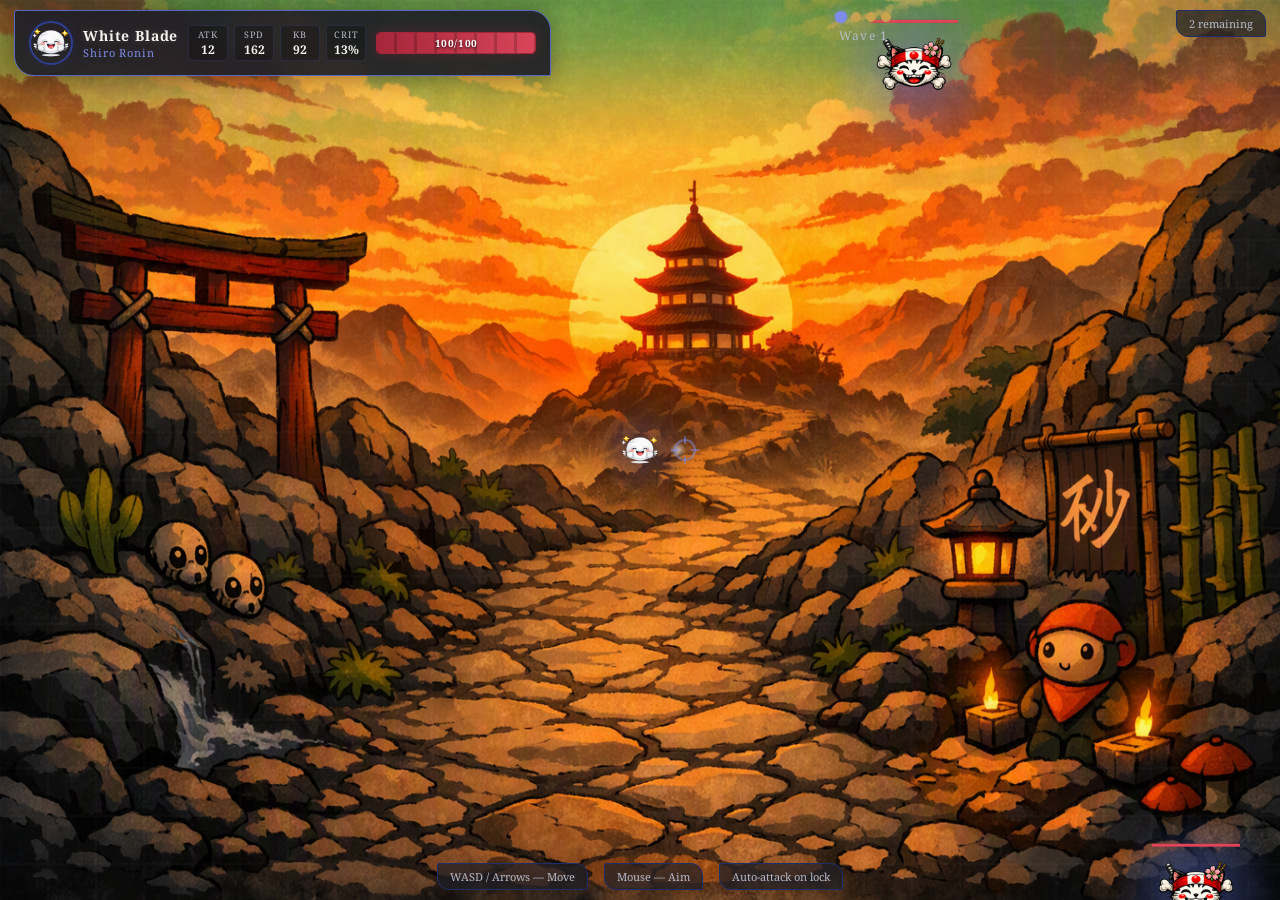
==== game.html @ dd7701f5 "Separate main menu and gameplay into 2 separat HTML pages :)" ====
<!DOCTYPE html>
<html lang="en">
<head>
<meta charset="UTF-8">
<meta name="viewport" content="width=device-width, initial-scale=1.0">
<title>M.A.U (合気) — Game</title>
<link rel="icon" type="image/png" href="assets/web_icon.png">
<link rel="stylesheet" href="css/style.css">
</head>
<body>

<!-- ═══ Game HUD ═══ -->
<div id="hud" class="hidden">
  <div class="player-card">
    <img class="player-avatar" id="playerAvatar" src="" alt="">
    <div class="player-meta">
      <div class="player-name" id="playerName">—</div>
      <div class="player-title" id="playerTitle">—</div>
    </div>
    <div class="stat-grid">
      <div class="stat-item"><span class="stat-label">ATK</span><span class="stat-val" id="statAtk">—</span></div>
      <div class="stat-item"><span class="stat-label">SPD</span><span class="stat-val" id="statSpd">—</span></div>
      <div class="stat-item"><span class="stat-label">KB</span><span class="stat-val" id="statKb">—</span></div>
      <div class="stat-item"><span class="stat-label">CRIT</span><span class="stat-val" id="statCrit">—</span></div>
    </div>
    <div class="hp-section">
      <div class="hp-bar-large">
         <div class="hp-fill-large" id="hpFillLarge"></div>
        <div class="hp-text"><span id="hpText">100</span> / <span id="hpMaxText">100</span></div>
      </div>
    </div>
  </div>

  <div class="wave-status">
    <div class="wave-tracker" id="waveTracker"></div>
    <div class="wave-label" id="waveLabel">Wave 1</div>
  </div>

  <div class="hud-resources">
    <div class="enemy-pill" id="hudEnemies">0 remaining</div>
  </div>
</div>
<div id="controls" class="hidden">
  <div class="ctrl-pill">WASD / Arrows — Move</div>
  <div class="ctrl-pill">Mouse — Aim</div>
  <div class="ctrl-pill">Auto-attack on lock</div>
</div>

<!-- ═══ Game Over ═══ -->
<div id="gameover">
  <div class="panel">
    <h2>討死 — Fallen</h2>
    <div class="stat">Waves Survived: <span id="goWave">0</span></div>
    <div class="stat">Enemies Defeated: <span id="goKills">0</span></div>
    <div class="btns">
      <button class="retry" onclick="restartGame()">Retry</button>
      <button class="back" onclick="backToMenu()">Return to Dojo</button>
    </div>
  </div>
</div>

<!-- ═══ Pause Menu ═══ -->
<div id="pauseMenu" class="hidden">
  <div class="panel">
    <h2>Pause</h2>
    <div class="pause-actions">
      <button id="resumeBtn" class="pause-primary">Resume</button>
      <button id="quitBtn" class="pause-secondary">Quit</button>
    </div>
    <div class="volume-panel">
      <label for="volumeSlider">Volume</label>
      <input type="range" id="volumeSlider" min="0" max="100" value="40">
      <button id="muteToggleBtn" class="pause-toggle">Mute</button>
    </div>
  </div>
</div>

<!-- ═══ Game Canvas ═══ -->
<canvas id="gameCanvas" class="game-canvas"></canvas>

<script src="js/game.js"></script>
</body>
</html>
---- css/style.css ----
@import url('https://fonts.googleapis.com/css2?family=Noto+Serif:ital,wght@0,400;0,700;1,400&display=swap');

:root{
  --black:#0A0A0C;--black-soft:#16161B;--black-elevated:#1F1F26;
  --washi:#F4F2EC;--washi-dim:#D9D6CC;
  --indigo-deep:#101B3D;--indigo:#1E2E6B;--indigo-mid:#2E3F91;
  --indigo-light:#5468C4;--indigo-glow:#7C8CE8;
  --danger:#A62639;--gold:#C9A34E;
  --text-primary:#FFFFFF;--text-secondary:#B7BAC9;
}

*{margin:0;padding:0;box-sizing:border-box}

html,body{height:100%;overflow:hidden;font-family:'Noto Serif',serif;background:var(--black);color:var(--text-primary)}

canvas{display:block;position:absolute;top:0;left:0;width:100%;height:100%;z-index:0}

/* ── Menu ── */
#menu{position:absolute;inset:0;z-index:10;display:flex;flex-direction:column;align-items:center;justify-content:center;transition:opacity .4s;padding:20px}
#menu.hidden{opacity:0;pointer-events:none}
.seal{width:150px;height:150px;border:3px solid var(--indigo);border-radius:50%;display:flex;align-items:center;justify-content:center;margin-bottom:16px;animation:sealSpin 30s linear infinite;position:relative}
.seal::after{content:'';position:absolute;width:120px;height:120px;border:2px solid var(--indigo-mid);border-radius:50%;animation:sealSpin 20s linear infinite reverse}
.seal span{font-size:36px;color:var(--indigo-glow)}
@keyframes sealSpin{to{transform:rotate(360deg)}}
.title{font-size:clamp(28px,5vw,42px);letter-spacing:.14em;color:var(--washi);text-shadow:0 0 18px var(--indigo-glow);margin-bottom:4px}
.subtitle{font-size:clamp(12px,2vw,16px);letter-spacing:.18em;color:var(--indigo-glow);text-transform:uppercase;margin-bottom:16px}
.level-pill{background:var(--black-elevated);border:1px solid var(--indigo-light);border-radius:20px;padding:6px 18px;font-size:13px;color:var(--washi);margin-bottom:20px}
.menu-btns{display:flex;flex-direction:column;gap:8px;width:min(320px,85vw);background:var(--black-elevated);border:1px solid var(--indigo-light);border-radius:8px;padding:14px;box-shadow:0 0 20px rgba(30,46,107,.25)}
.menu-btns button{
  width:100%;padding:10px 16px;font-family:inherit;font-size:13px;font-weight:700;letter-spacing:.12em;
  border:none;cursor:pointer;transition:transform .12s,box-shadow .12s;position:relative;overflow:hidden;
  color:var(--washi);border-radius:2px 14px 2px 14px;
}
.menu-btns button:active{transform:scale(.94)}
.btn-primary{background:linear-gradient(135deg,var(--indigo-mid),var(--indigo-deep));border:2px solid var(--gold)!important;box-shadow:0 0 12px rgba(201,163,78,.25)}
.btn-outline{background:rgba(16,27,61,.7);border:1px solid var(--indigo-light)!important}
.btn-outline:hover{background:rgba(30,46,107,.7)}

/* ── Modals ── */
.modal-overlay{position:fixed;inset:0;z-index:50;display:flex;align-items:center;justify-content:center;background:rgba(10,10,12,.85);opacity:0;pointer-events:none;transition:opacity .3s}
.modal-overlay.active{opacity:1;pointer-events:all}
.modal{position:relative;background:var(--black-soft);border:1px solid var(--indigo);border-radius:4px 20px 4px 20px;padding:28px;max-width:min(680px,92vw);max-height:85vh;overflow-y:auto;width:100%;transform:scale(.7);transition:transform .35s cubic-bezier(.34,1.56,.64,1)}
.modal-overlay.active .modal{transform:scale(1)}
.modal h2{text-align:center;font-size:20px;letter-spacing:.15em;color:var(--washi);margin-bottom:18px;text-shadow:0 0 10px var(--indigo-glow)}
.modal-close{position:absolute;top:14px;right:18px;background:none;border:none;color:var(--text-secondary);font-size:22px;cursor:pointer}

/* ── About ── */
.lore-block{background:var(--black);border:1px solid var(--indigo);border-radius:8px;padding:16px;margin-bottom:12px}
.lore-block h3{font-size:14px;color:var(--gold);letter-spacing:.1em;margin-bottom:8px}
.lore-block p{font-size:13px;color:var(--text-secondary);line-height:1.7}
.about-content{font-size:13px;color:var(--text-secondary);line-height:1.8}
.about-content p{margin-bottom:10px}

/* ── How to Play ── */
.gallery-grid{display:grid;grid-template-columns:repeat(auto-fill,minmax(220px,1fr));gap:14px}
.gallery-item{background:var(--black);border:2px solid var(--indigo);border-radius:12px;overflow:hidden;transition:border-color .2s,transform .15s}
.gallery-item:hover{transform:scale(1.03);border-color:var(--indigo-light)}
.screenshot{width:100%;aspect-ratio:16/9;position:relative;overflow:hidden;border-bottom:1px solid var(--indigo)}
.screenshot .shot-label{position:absolute;bottom:8px;left:8px;background:rgba(10,10,12,.75);padding:3px 10px;border-radius:4px;font-size:10px;letter-spacing:.1em;color:var(--indigo-glow)}
.gallery-item .caption{padding:10px;font-size:12px;color:var(--text-secondary);text-align:center;line-height:1.5}

.screenshot.screenshot-main{background:linear-gradient(135deg,#16161B,#1F1F26);display:flex;align-items:center;justify-content:center}
.screenshot.screenshot-avatars{background:linear-gradient(135deg,#16161B,#0A0A0C);display:flex;align-items:center;justify-content:center;gap:8px}
.screenshot.screenshot-battle{background:#0A0A0C;display:flex;align-items:center;justify-content:center;position:relative}
.screenshot.screenshot-combat{background:linear-gradient(135deg,#1A1A2E,#0A0A1A);display:flex;align-items:center;justify-content:center;position:relative}

.principles-block{margin-top:18px;background:var(--black);border:1px solid var(--indigo);border-radius:8px;padding:14px}
.principles-block .principles-title{font-size:13px;color:var(--gold);letter-spacing:.1em;margin-bottom:8px}
.principles-block .principles-body{font-size:12px;color:var(--text-secondary);line-height:1.8}

.screenshot.screenshot-main{background:linear-gradient(135deg,#16161B,#1F1F26);display:flex;align-items:center;justify-content:center}
.screenshot.screenshot-avatars{background:linear-gradient(135deg,#16161B,#0A0A0C);display:flex;align-items:center;justify-content:center;gap:8px}
.screenshot.screenshot-battle{background:#0A0A0C;display:flex;align-items:center;justify-content:center;position:relative}
.screenshot.screenshot-combat{background:linear-gradient(135deg,#1A1A2E,#0A0A1A);display:flex;align-items:center;justify-content:center;position:relative}

.shot-deco-circle{width:60px;height:60px;border:2px solid #5468C4;border-radius:50%;display:flex;align-items:center;justify-content:center;color:#5468C4;font-size:20px;font-weight:700}
.avatar-circle{border:2px solid var(--indigo);border-radius:50%}
.avatar-circle.avatar-circle-white{border-color:#F4F2EC}
.avatar-circle.avatar-circle-indigo{border-color:#5468C4}
.avatar-circle.avatar-circle-gold{border-color:#C9A34E}
.shot-dot{border-radius:50%;position:absolute}
.shot-cross{position:absolute;top:50%;left:50%;transform:translate(-50%,-50%) rotate(45deg)}
.shot-label-text{font-size:9px;color:#7C8CE8;position:absolute;bottom:6px;left:50%;transform:translateX(-50%);letter-spacing:.1em}

.principles-text{color:var(--washi)}

.game-canvas{display:none}

/* ── How to Play Decorative Elements ── */
.avatar-circle-sm{width:36px;height:36px;border:2px solid var(--indigo);border-radius:50%}
.shot-dot{position:absolute;border-radius:50%}
.shot-dot-sm{width:8px;height:8px}
.shot-dot-player{width:16px;height:16px;background:#F4F2EC;top:50%;left:50%;transform:translate(-50%,-50%);box-shadow:0 0 12px #7C8CE8}
.shot-dot-enemy{width:10px;height:10px}
.shot-dot-blue{background:#5468C4;top:35%;left:30%}
.shot-dot-gold{background:#C9A34E;top:60%;left:70%}
.shot-dot-red{background:#A62639}
.shot-cross{width:14px;height:14px;border:2px solid #C9A34E;border-radius:50%}

/* ── Map Grid ── */
.map-grid{display:grid;grid-template-columns:repeat(auto-fill,minmax(160px,1fr));gap:14px}
.map-card{background:var(--black);border:2px solid transparent;border-radius:12px;overflow:hidden;cursor:pointer;transition:border-color .2s,transform .15s}
.map-card:hover{transform:scale(1.04);border-color:var(--indigo-light)}
.map-card.selected{border-color:var(--indigo-light);box-shadow:0 0 16px rgba(84,104,196,.3)}
.map-card img{width:100%;height:100px;object-fit:cover;display:block}
.map-card .info{padding:10px}
.map-card .info h3{font-size:13px;color:var(--washi);margin-bottom:2px}
.map-card .info p{font-size:11px;color:var(--text-secondary)}

/* ── Avatar Grid ── */
.avatar-grid{display:grid;grid-template-columns:repeat(auto-fill,minmax(140px,1fr));gap:14px}
.avatar-card{background:var(--black);border:2px solid var(--indigo);border-radius:12px;padding:14px;text-align:center;cursor:pointer;transition:border-color .2s,transform .15s}
.avatar-card:hover{transform:scale(1.04)}
.avatar-card.selected{border-color:var(--gold);box-shadow:0 0 16px rgba(201,163,78,.3)}
.avatar-card img{width:72px;height:72px;border-radius:50%;object-fit:cover;margin:0 auto 8px;border:2px solid var(--indigo-mid)}
.avatar-card h3{font-size:13px;color:var(--washi)}
.avatar-card p{font-size:11px;color:var(--text-secondary);margin-top:2px}
.avatar-card .status{font-size:11px;color:var(--gold);margin-top:6px}

/* ── Game HUD ── */
#hud{position:absolute;top:0;left:0;right:0;z-index:20;display:flex;align-items:flex-start;justify-content:space-between;padding:10px 14px;pointer-events:none;gap:10px;flex-wrap:wrap}
#hud.hidden,#controls.hidden{display:none}

.player-card{display:flex;align-items:center;gap:10px;background:rgba(31,31,38,.92);border:1px solid var(--indigo-light);border-radius:2px 20px 2px 20px;padding:10px 14px;pointer-events:auto;backdrop-filter:blur(8px);box-shadow:0 4px 24px rgba(0,0,0,.35)}
.player-avatar{width:44px;height:44px;border-radius:50%;border:2px solid var(--indigo-mid);object-fit:cover;box-shadow:0 0 10px rgba(30,46,107,.4)}
.player-meta{display:flex;flex-direction:column;min-width:0}
.player-name{font-size:14px;font-weight:700;color:var(--washi);letter-spacing:.06em;white-space:nowrap;text-shadow:0 0 8px rgba(244,242,236,.15)}
.player-title{font-size:11px;color:var(--indigo-glow);letter-spacing:.08em;white-space:nowrap}
.stat-grid{display:flex;gap:6px;flex-wrap:wrap}
.stat-item{display:flex;flex-direction:column;align-items:center;min-width:40px;background:rgba(0,0,0,.25);border:1px solid rgba(84,104,196,.2);border-radius:4px;padding:2px 6px}
.stat-label{font-size:9px;color:var(--text-secondary);letter-spacing:.1em;text-transform:uppercase}
.stat-val{font-size:12px;font-weight:700;color:var(--washi)}

.hp-section{display:flex;flex-direction:column;gap:2px;min-width:160px}
.hp-bar-large{position:relative;width:100%;height:22px;background:rgba(0,0,0,.6);border:1px solid var(--danger);border-radius:4px;overflow:hidden;box-shadow:0 0 14px rgba(166,38,57,.3),inset 0 1px 0 rgba(255,255,255,.06)}
.hp-fill-large{height:100%;width:100%;background:linear-gradient(90deg,var(--danger),#D9455A);transition:width .15s;border-radius:3px;position:relative}
.hp-fill-large::after{content:'';position:absolute;inset:0;background:repeating-linear-gradient(90deg,transparent,transparent 17px,rgba(0,0,0,.18) 17px,rgba(0,0,0,.18) 20px);pointer-events:none}
.hp-text{position:absolute;inset:0;display:flex;align-items:center;justify-content:center;font-size:10px;font-weight:700;color:#fff;text-shadow:0 1px 3px rgba(0,0,0,.9);letter-spacing:.06em;pointer-events:none}

.wave-status{display:flex;flex-direction:column;align-items:center;gap:5px;pointer-events:auto;margin-top:2px}
.wave-tracker{display:flex;gap:5px;align-items:center}
.wave-dot{width:10px;height:10px;border-radius:50%;background:var(--black-elevated);border:1px solid var(--indigo-light);transition:all .3s}
.wave-dot.active{background:var(--gold);border-color:var(--gold);box-shadow:0 0 8px rgba(201,163,78,.5)}
.wave-dot.current{background:var(--indigo-glow);border-color:var(--indigo-glow);box-shadow:0 0 10px rgba(124,140,232,.6);transform:scale(1.25)}
.wave-dot.dead{opacity:.25;border-color:rgba(84,104,196,.2)}
.wave-label{font-size:12px;color:var(--text-secondary);letter-spacing:.1em}

.hud-resources{display:flex;flex-direction:column;gap:6px;pointer-events:auto}
.enemy-pill{background:rgba(31,31,38,.7);border:1px solid var(--indigo);border-radius:2px 12px 2px 12px;padding:5px 12px;font-size:11px;color:var(--text-secondary);text-align:right}

/* ── Controls hint ── */
#controls{position:absolute;bottom:10px;left:0;right:0;z-index:20;display:flex;justify-content:center;gap:16px;pointer-events:none}
#controls.hidden{display:none}
.ctrl-pill{background:rgba(31,31,38,.7);border:1px solid var(--indigo);border-radius:2px 12px 2px 12px;padding:5px 12px;font-size:11px;color:var(--text-secondary)}

/* ── Pause Menu ── */
#pauseMenu{position:absolute;inset:0;z-index:35;display:flex;align-items:center;justify-content:center;background:rgba(10,10,12,.86);opacity:1;pointer-events:all;transition:opacity .25s}
#pauseMenu.hidden{display:none}
#pauseMenu .panel{background:var(--black-soft);border:1px solid var(--indigo-light);border-radius:4px 20px 4px 20px;padding:28px 32px;text-align:center;max-width:360px;width:90%;box-shadow:0 10px 36px rgba(0,0,0,.35)}
#pauseMenu h2{font-size:24px;color:var(--washi);letter-spacing:.15em;margin-bottom:16px}
.pause-actions{display:flex;gap:10px;justify-content:center;margin-bottom:16px}
.pause-actions button,.volume-panel button{padding:10px 18px;font-family:inherit;font-size:13px;font-weight:700;letter-spacing:.08em;border:none;border-radius:2px 14px 2px 14px;cursor:pointer;color:var(--washi);transition:transform .12s}
.pause-actions button:active,.volume-panel button:active{transform:scale(.94)}
.pause-primary{background:linear-gradient(135deg,var(--indigo-mid),var(--indigo-deep));border:2px solid var(--gold)!important}
.pause-secondary,.pause-toggle{background:var(--black);border:1px solid var(--indigo-light)!important}
.volume-panel{display:flex;flex-direction:column;gap:8px;align-items:center;background:rgba(0,0,0,.2);border:1px solid var(--indigo);border-radius:10px;padding:12px}
.volume-panel label{font-size:12px;color:var(--text-secondary);letter-spacing:.1em;text-transform:uppercase}
.volume-panel input[type="range"]{width:100%;accent-color:var(--gold)}

/* ── Game Over ── */
#gameover{position:absolute;inset:0;z-index:30;display:flex;align-items:center;justify-content:center;background:rgba(10,10,12,.9);opacity:0;pointer-events:none;transition:opacity .4s}
#gameover.active{opacity:1;pointer-events:all}
#gameover .panel{background:var(--black-soft);border:1px solid var(--danger);border-radius:4px 20px 4px 20px;padding:32px;text-align:center;max-width:360px;width:90%;transform:scale(.7);transition:transform .35s cubic-bezier(.34,1.56,.64,1)}
#gameover.active .panel{transform:scale(1)}
#gameover h2{font-size:28px;color:var(--danger);letter-spacing:.15em;margin-bottom:16px}
#gameover .stat{font-size:14px;color:var(--washi);margin:6px 0}
#gameover .stat span{color:var(--gold)}
#gameover .btns{display:flex;gap:10px;margin-top:20px;justify-content:center}
#gameover .btns button{padding:10px 24px;font-family:inherit;font-size:13px;font-weight:700;letter-spacing:.08em;border:none;border-radius:2px 14px 2px 14px;cursor:pointer;color:var(--washi);transition:transform .12s}
#gameover .btns button:active{transform:scale(.94)}
#gameover .retry{background:linear-gradient(135deg,var(--indigo-mid),var(--indigo-deep));border:2px solid var(--gold)!important}
#gameover .back{background:var(--black);border:1px solid var(--indigo-light)!important}

/* ── Scrollbar ── */
::-webkit-scrollbar{width:6px}
::-webkit-scrollbar-track{background:var(--black)}
::-webkit-scrollbar-thumb{background:var(--indigo);border-radius:3px}

@media (max-height:640px){
  .seal{width:120px;height:120px}
  .seal::after{width:96px;height:96px}
  .seal span{font-size:28px}
  .menu-btns{padding:10px;gap:6px}
  .menu-btns button{padding:8px 12px;font-size:12px}
}
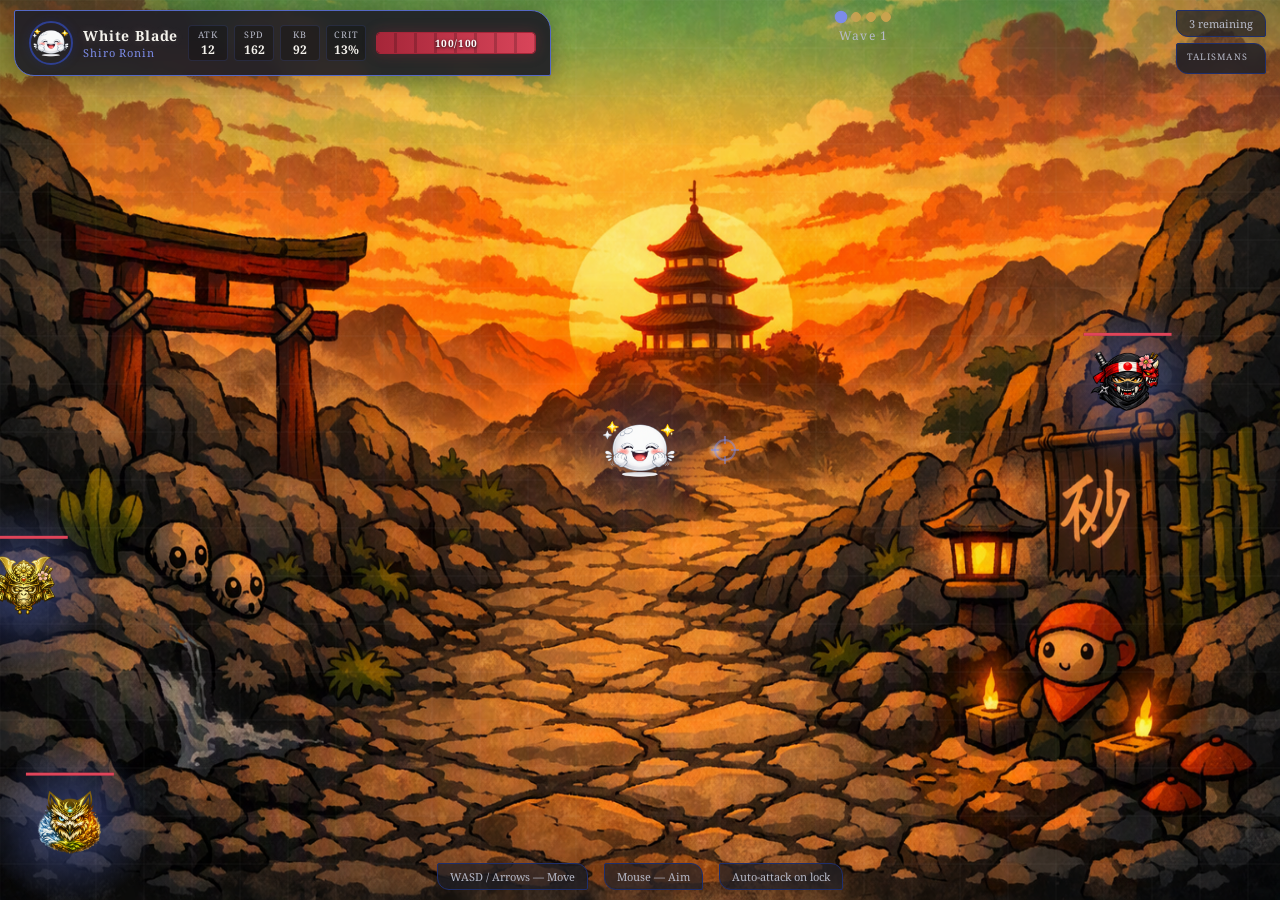
==== commit 66bae18d: "Added new items for loot and power up and close any modal using esc key from the keyboard :)" ====
--- a/game.html
+++ b/game.html
@@ -38,7 +38,12 @@
 
   <div class="hud-resources">
     <div class="enemy-pill" id="hudEnemies">0 remaining</div>
+    <div class="inventory-bar" id="inventoryBar">
+      <div class="inv-title">Talismans</div>
+      <div class="inventory-list" id="inventoryList"></div>
+    </div>
   </div>
+  <div class="notification-area" id="notificationArea"></div>
 </div>
 <div id="controls" class="hidden">
   <div class="ctrl-pill">WASD / Arrows — Move</div>
--- a/css/style.css
+++ b/css/style.css
@@ -147,6 +147,20 @@
 
 .hud-resources{display:flex;flex-direction:column;gap:6px;pointer-events:auto}
 .enemy-pill{background:rgba(31,31,38,.7);border:1px solid var(--indigo);border-radius:2px 12px 2px 12px;padding:5px 12px;font-size:11px;color:var(--text-secondary);text-align:right}
+.inventory-bar{background:rgba(31,31,38,.85);border:1px solid var(--indigo);border-radius:2px 12px 2px 12px;padding:6px 10px;pointer-events:auto;backdrop-filter:blur(6px)}
+.inv-title{font-size:9px;color:var(--text-secondary);letter-spacing:.12em;text-transform:uppercase;margin-bottom:4px}
+.inventory-list{display:flex;gap:4px;flex-wrap:wrap;justify-content:flex-end}
+.inv-slot{width:32px;height:32px;background:var(--black);border:1px solid var(--indigo-light);border-radius:6px;position:relative;overflow:hidden;cursor:help;transition:transform .15s,border-color .15s}
+.inv-slot:hover{transform:scale(1.15);border-color:var(--gold)}
+.inv-slot img{width:100%;height:100%;object-fit:cover;display:block}
+.inv-slot span{position:absolute;bottom:-2px;right:-2px;font-size:10px;line-height:1;text-shadow:0 0 3px rgba(0,0,0,.9)}
+.notification-area{position:absolute;top:50%;left:50%;transform:translate(-50%,-50%);z-index:25;display:flex;flex-direction:column;gap:8px;align-items:center;pointer-events:none}
+.loot-notification{background:rgba(31,31,38,.95);border:1px solid var(--gold);border-radius:2px 16px 2px 16px;padding:10px 16px;display:flex;align-items:center;gap:10px;opacity:0;transform:translateY(10px);transition:all .4s;box-shadow:0 4px 24px rgba(0,0,0,.5),0 0 12px rgba(201,163,78,.2);pointer-events:auto;max-width:min(420px,90vw)}
+.loot-notification.show{opacity:1;transform:translateY(0)}
+.loot-notification img{width:36px;height:36px;border-radius:6px;border:1px solid var(--indigo-light);object-fit:cover;flex-shrink:0}
+.loot-text{display:flex;flex-direction:column;gap:2px}
+.loot-text strong{font-size:13px;color:var(--washi);letter-spacing:.06em}
+.loot-text span{font-size:11px;color:var(--text-secondary);line-height:1.4}
 
 /* ── Controls hint ── */
 #controls{position:absolute;bottom:10px;left:0;right:0;z-index:20;display:flex;justify-content:center;gap:16px;pointer-events:none}
